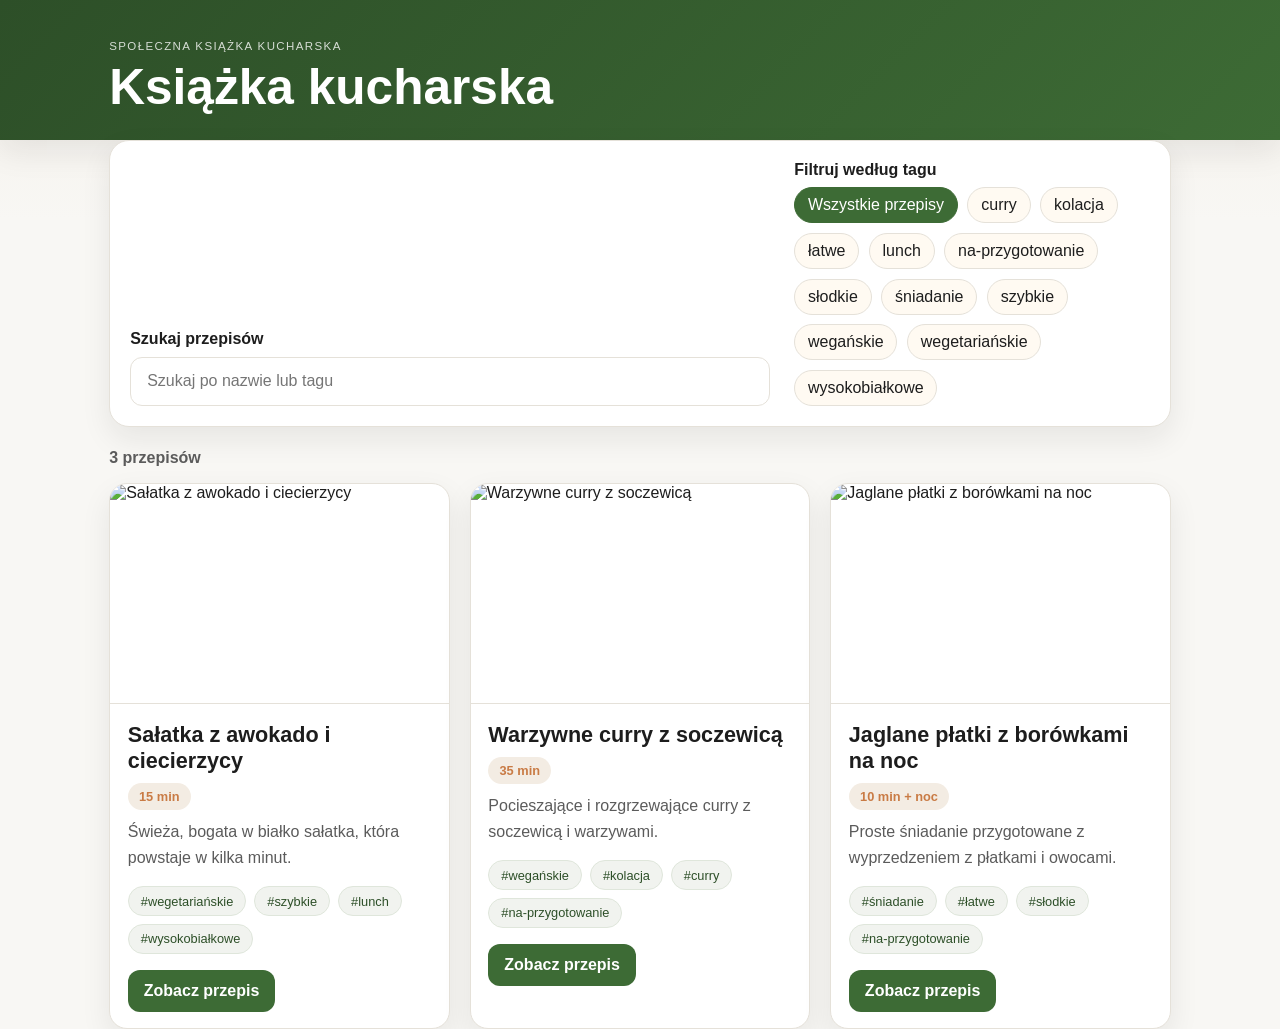
==== index.html @ b12c72b1 "Initial cookbook app" ====
<!DOCTYPE html>
<html lang="en">
  <head>
    <meta charset="UTF-8" />
    <meta name="viewport" content="width=device-width, initial-scale=1.0" />
    <title>Książka kucharska</title>
    <meta
      name="description"
      content="Prosta książka kucharska na GitHub Pages z wyszukiwaniem przepisów i filtrami tagów."
    />
    <link rel="stylesheet" href="styles.css" />
  </head>
  <body>
    <header class="topbar">
      <div class="container">
        <p class="eyebrow">Społeczna książka kucharska</p>
        <h1>Książka kucharska</h1>
      </div>
    </header>

    <main class="container">
      <section class="toolbar" aria-label="Wyszukiwanie i filtry przepisów">
        <div class="field-group">
          <label for="searchInput">Szukaj przepisów</label>
          <input
            id="searchInput"
            type="search"
            placeholder="Szukaj po nazwie lub tagu"
            autocomplete="off"
          />
        </div>

        <div class="field-group">
          <span class="filter-label">Filtruj według tagu</span>
          <div id="tagFilters" class="tag-list" aria-live="polite"></div>
        </div>
      </section>

      <section class="results-bar">
        <p id="resultsCount" aria-live="polite">0 przepisów</p>
      </section>

      <section id="recipeList" class="recipe-grid" aria-live="polite"></section>
    </main>

    <script src="app.js"></script>
  </body>
</html>
---- styles.css ----
:root {
  --bg: #f8f7f4;
  --panel: #ffffff;
  --panel-alt: #fffaf2;
  --primary: #3d6b35;
  --primary-dark: #2d4f28;
  --secondary: #c97b45;
  --text: #1d1d1d;
  --muted: #5b5b5b;
  --border: #e5e1d9;
  --shadow: 0 12px 30px rgba(29, 29, 29, 0.08);
}

* {
  box-sizing: border-box;
}

body {
  margin: 0;
  font-family: Inter, "Segoe UI", sans-serif;
  background: linear-gradient(180deg, #f4efe8 0%, var(--bg) 220px);
  color: var(--text);
}

img {
  max-width: 100%;
  display: block;
}

button,
input {
  font: inherit;
}

.container {
  max-width: 1100px;
  margin: 0 auto;
  padding: 0 1.2rem;
}

.topbar {
  background: linear-gradient(135deg, var(--primary-dark), var(--primary));
  color: #fff;
  padding: 2.5rem 0 1.5rem;
  box-shadow: var(--shadow);
}

.eyebrow {
  margin: 0 0 0.35rem;
  letter-spacing: 0.12em;
  text-transform: uppercase;
  font-size: 0.72rem;
  opacity: 0.8;
}

h1 {
  margin: 0;
  font-size: clamp(2rem, 4vw, 3.1rem);
}

main {
  padding: 2rem 0 3rem;
}

.toolbar {
  background: var(--panel);
  border: 1px solid var(--border);
  border-radius: 20px;
  padding: 1.25rem;
  box-shadow: var(--shadow);
  display: grid;
  gap: 1.5rem;
}

.field-group {
  display: grid;
  gap: 0.55rem;
}

label,
.filter-label {
  font-weight: 700;
}

input[type="search"] {
  width: 100%;
  border: 1px solid var(--border);
  border-radius: 12px;
  padding: 0.9rem 1rem;
  background: #fff;
  transition: border-color 0.2s ease, box-shadow 0.2s ease;
}

input[type="search"]:focus {
  outline: none;
  border-color: var(--primary);
  box-shadow: 0 0 0 4px rgba(61, 107, 53, 0.12);
}

.tag-list {
  display: flex;
  flex-wrap: wrap;
  gap: 0.6rem;
}

.tag-filter {
  border: 1px solid var(--border);
  background: var(--panel-alt);
  border-radius: 999px;
  padding: 0.5rem 0.8rem;
  cursor: pointer;
  transition: all 0.2s ease;
  color: var(--text);
}

.tag-filter:hover,
.tag-filter:focus-visible {
  border-color: var(--primary);
}

.tag-filter.is-active {
  background: var(--primary);
  color: #fff;
  border-color: var(--primary);
}

.tag {
  background: #f1f3ef;
  color: var(--primary-dark);
  border: 1px solid #dfe6db;
  border-radius: 999px;
  padding: 0.4rem 0.75rem;
  cursor: pointer;
}

.tag:hover,
.tag:focus-visible {
  border-color: var(--primary);
}

.tag.is-selected {
  background: var(--primary);
  border-color: var(--primary);
  color: #fff;
}

.results-bar {
  margin: 1.4rem 0 1rem;
  color: var(--muted);
  font-weight: 600;
}

.recipe-grid {
  display: grid;
  grid-template-columns: repeat(auto-fit, minmax(260px, 1fr));
  gap: 1.25rem;
}

.recipe-card {
  background: var(--panel);
  border: 1px solid var(--border);
  border-radius: 18px;
  box-shadow: var(--shadow);
  overflow: hidden;
}

.recipe-card__header {
  padding: 1.1rem 1.1rem 0.6rem;
}

.recipe-card__header h3 {
  margin: 0;
  font-size: 1.35rem;
}

.recipe-card__image {
  width: 100%;
  height: 220px;
  object-fit: cover;
  display: block;
  border-bottom: 1px solid var(--border);
}

.recipe-card__meta {
  display: inline-flex;
  margin-top: 0.6rem;
  background: #f3ece3;
  color: var(--secondary);
  border-radius: 999px;
  padding: 0.35rem 0.7rem;
  font-size: 0.8rem;
  font-weight: 700;
}

.recipe-link {
  display: inline-block;
  margin: 0 1.1rem 1rem;
  background: var(--primary);
  color: #fff;
  text-decoration: none;
  border-radius: 12px;
  padding: 0.75rem 1rem;
  font-weight: 700;
  transition: background 0.2s ease, transform 0.2s ease;
}

.recipe-link:hover,
.recipe-link:focus-visible {
  background: var(--primary-dark);
  transform: translateY(-1px);
}

.recipe-card__description {
  margin: 0;
  padding: 0 1.1rem 1rem;
  color: var(--muted);
  line-height: 1.6;
}

.recipe-card__tags {
  display: flex;
  flex-wrap: wrap;
  gap: 0.5rem;
  padding: 0 1.1rem 1rem;
}

.recipe-card__tags button {
  font-size: 0.8rem;
}

.recipe-card__details {
  border-top: 1px solid var(--border);
  padding: 0 1.1rem 1.1rem;
}

.recipe-card__details summary {
  list-style: none;
  cursor: pointer;
  padding: 1rem 0 0;
  font-weight: 700;
  color: var(--primary-dark);
}

.recipe-card__details summary::-webkit-details-marker {
  display: none;
}

.recipe-card__details[open] summary {
  color: var(--primary);
}

.recipe-card__content {
  padding-top: 1rem;
}

.recipe-card__content h4 {
  margin: 0 0 0.5rem;
  font-size: 1rem;
}

.recipe-card__content ul,
.recipe-card__content ol {
  margin: 0 0 1rem;
  padding-left: 1.25rem;
  color: var(--muted);
  line-height: 1.6;
}

.empty-state {
  grid-column: 1 / -1;
  background: var(--panel);
  border: 1px dashed var(--border);
  border-radius: 18px;
  padding: 2rem;
  text-align: center;
  color: var(--muted);
}

.back-link {
  display: inline-block;
  margin: 1.5rem 0 1rem;
  color: var(--primary-dark);
  font-weight: 700;
  text-decoration: none;
}

.recipe-detail {
  background: var(--panel);
  border: 1px solid var(--border);
  border-radius: 20px;
  box-shadow: var(--shadow);
  padding: 1.5rem;
}

.recipe-detail__gallery {
  display: grid;
  grid-template-columns: repeat(auto-fit, minmax(180px, 1fr));
  gap: 0.85rem;
  margin: 1rem 0 1.25rem;
}

.recipe-detail__gallery img {
  width: 100%;
  height: 220px;
  object-fit: cover;
  border-radius: 16px;
  border: 1px solid var(--border);
}

.recipe-detail h1 {
  margin: 0.25rem 0 0.75rem;
}

.recipe-detail__description {
  color: var(--muted);
  font-size: 1.05rem;
  line-height: 1.7;
  margin-bottom: 1.2rem;
}

.recipe-detail__section {
  margin-top: 1.4rem;
}

.recipe-detail__section h2 {
  margin-bottom: 0.75rem;
  font-size: 1.1rem;
}

@media (min-width: 720px) {
  .toolbar {
    grid-template-columns: 1.8fr 1fr;
    align-items: end;
  }
}
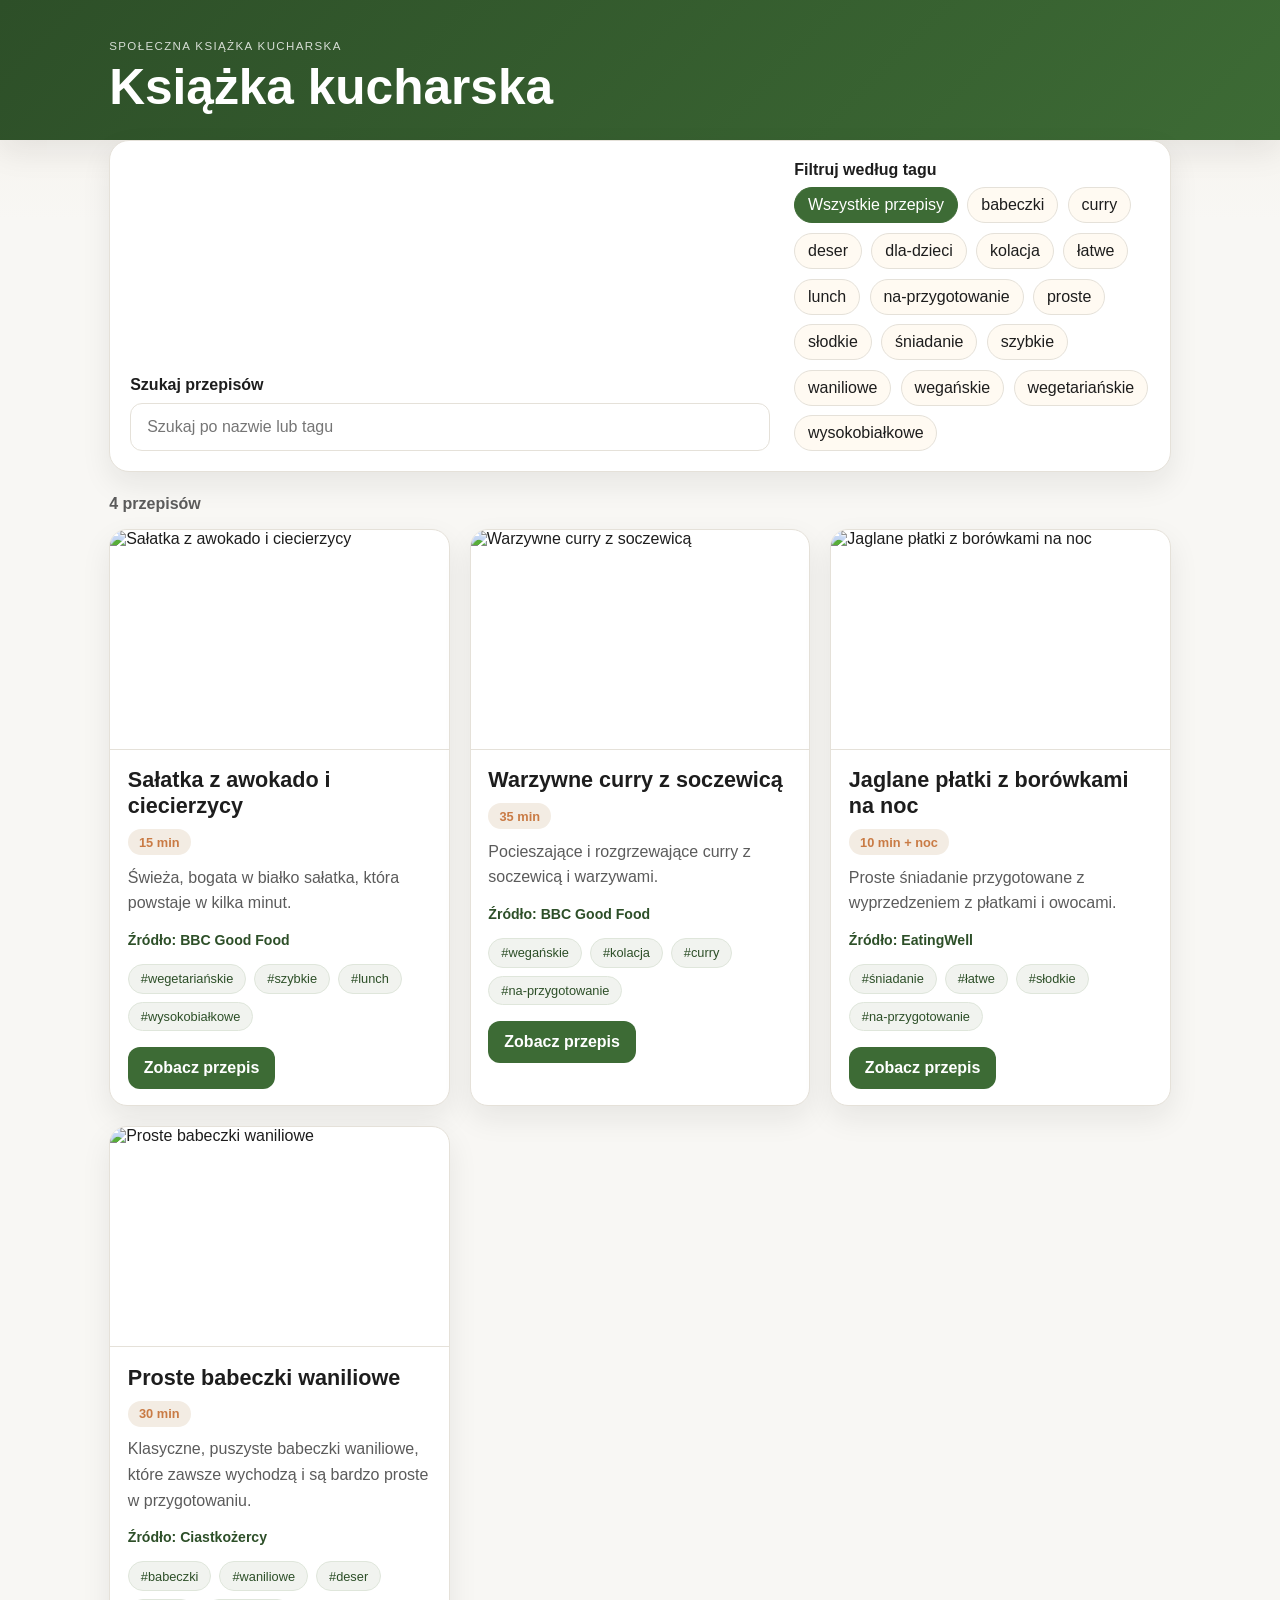
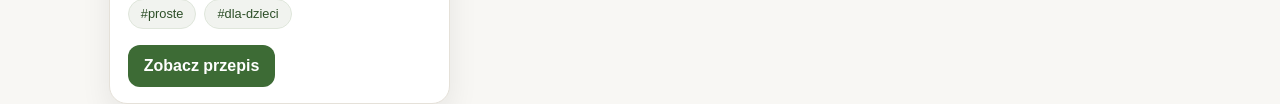
==== commit eca35713: "Show recipe source attribution" ====
--- a/index.html
+++ b/index.html
@@ -8,7 +8,7 @@
       name="description"
       content="Prosta książka kucharska na GitHub Pages z wyszukiwaniem przepisów i filtrami tagów."
     />
-    <link rel="stylesheet" href="styles.css" />
+    <link rel="stylesheet" href="styles.css?v=3" />
   </head>
   <body>
     <header class="topbar">
@@ -43,6 +43,6 @@
       <section id="recipeList" class="recipe-grid" aria-live="polite"></section>
     </main>
 
-    <script src="app.js"></script>
+    <script src="app.js?v=3"></script>
   </body>
 </html>
--- a/styles.css
+++ b/styles.css
@@ -217,6 +217,21 @@
   line-height: 1.6;
 }
 
+.recipe-card__source {
+  display: block;
+  margin: 0 1.1rem 1rem;
+  color: var(--primary-dark);
+  font-size: 0.88rem;
+  font-weight: 700;
+  text-decoration: none;
+}
+
+.recipe-card__source:hover,
+.recipe-card__source:focus-visible {
+  color: var(--secondary);
+  text-decoration: underline;
+}
+
 .recipe-card__tags {
   display: flex;
   flex-wrap: wrap;
@@ -318,6 +333,34 @@
   margin-bottom: 1.2rem;
 }
 
+.recipe-detail__source {
+  margin: 0 0 1.2rem;
+}
+
+#recipeSource,
+.recipe-detail__source a {
+  display: inline-flex;
+  align-items: center;
+  gap: 0.4rem;
+  background: #f4efe8;
+  color: var(--primary-dark);
+  text-decoration: none;
+  border: 1px solid #e2d9ca;
+  border-radius: 999px;
+  padding: 0.55rem 0.9rem;
+  font-weight: 700;
+  transition: background 0.2s ease, transform 0.2s ease, border-color 0.2s ease;
+}
+
+#recipeSource:hover,
+#recipeSource:focus-visible,
+.recipe-detail__source a:hover,
+.recipe-detail__source a:focus-visible {
+  background: #efe4d6;
+  border-color: var(--secondary);
+  transform: translateY(-1px);
+}
+
 .recipe-detail__section {
   margin-top: 1.4rem;
 }
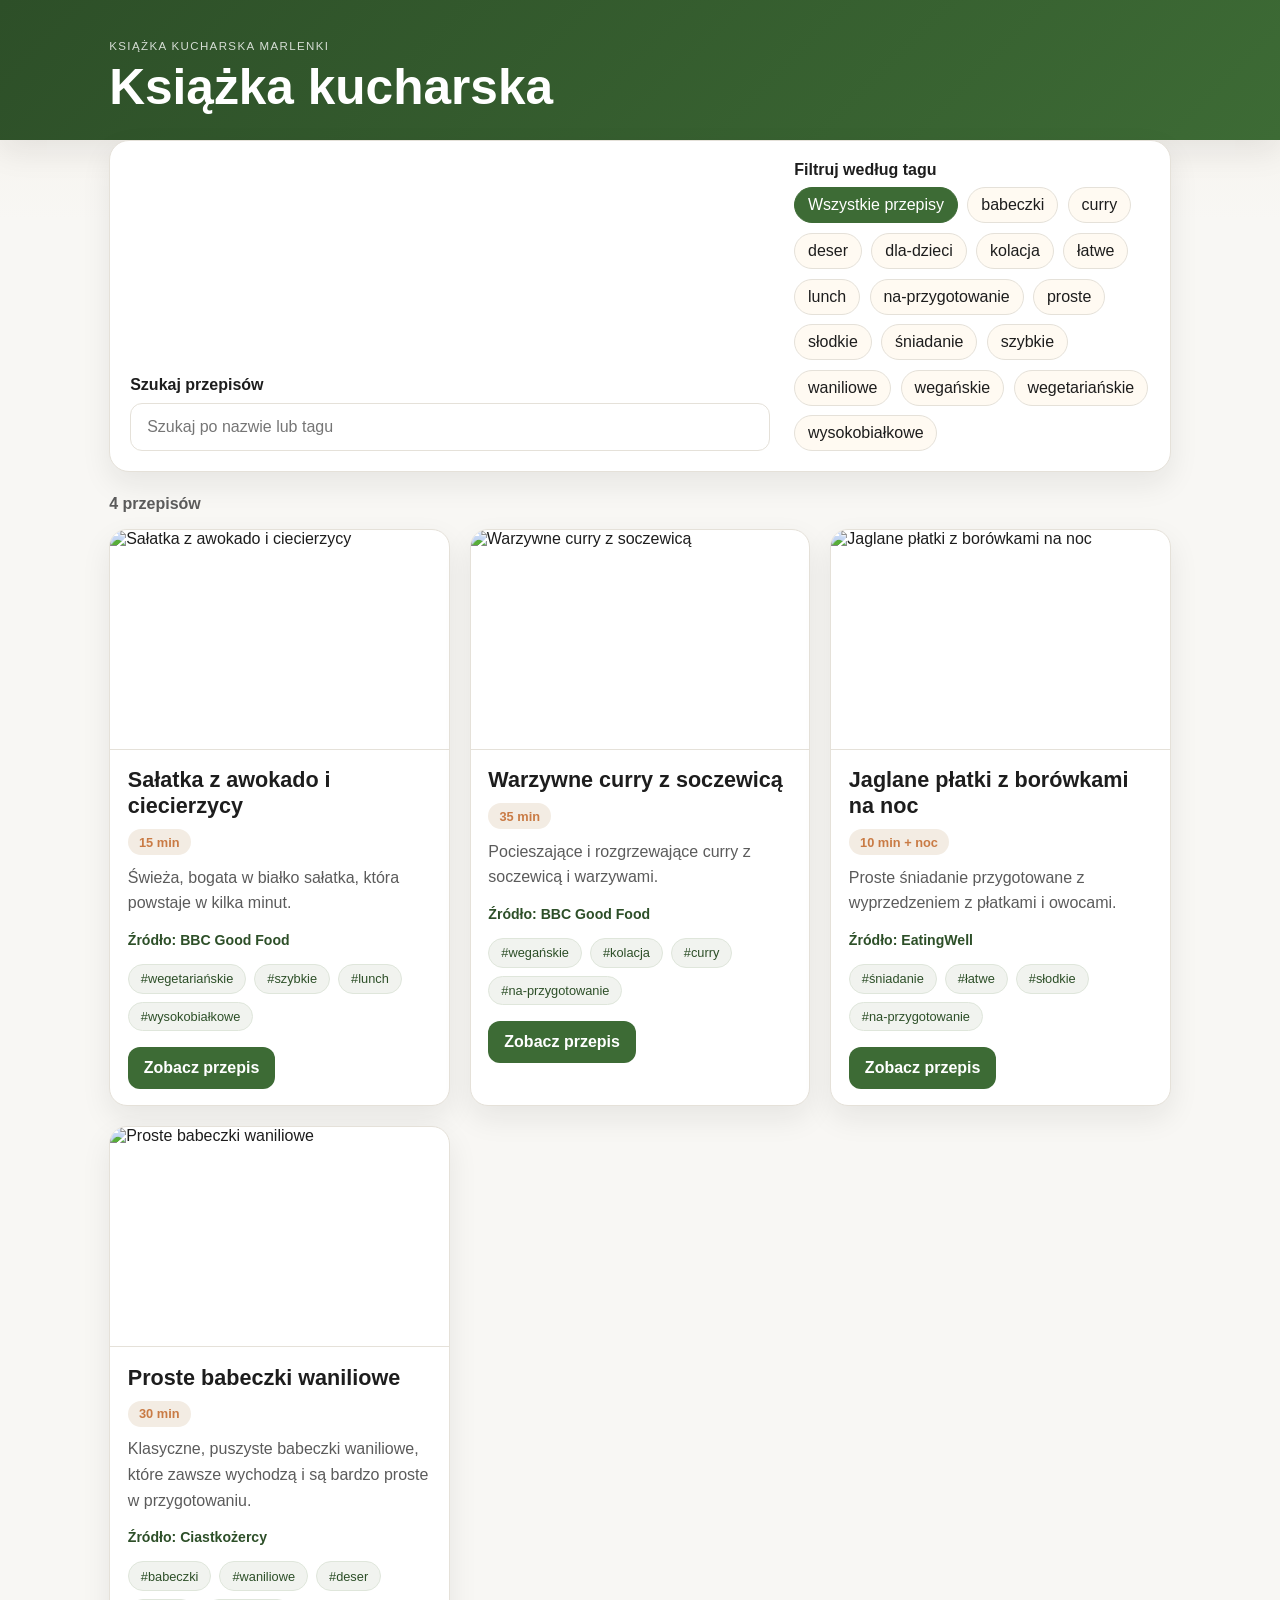
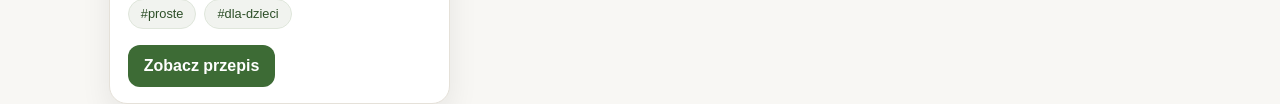
==== commit 4466cf22: "Rename cookbook heading" ====
--- a/index.html
+++ b/index.html
@@ -13,7 +13,7 @@
   <body>
     <header class="topbar">
       <div class="container">
-        <p class="eyebrow">Społeczna książka kucharska</p>
+        <p class="eyebrow">Książka kucharska Marlenki</p>
         <h1>Książka kucharska</h1>
       </div>
     </header>
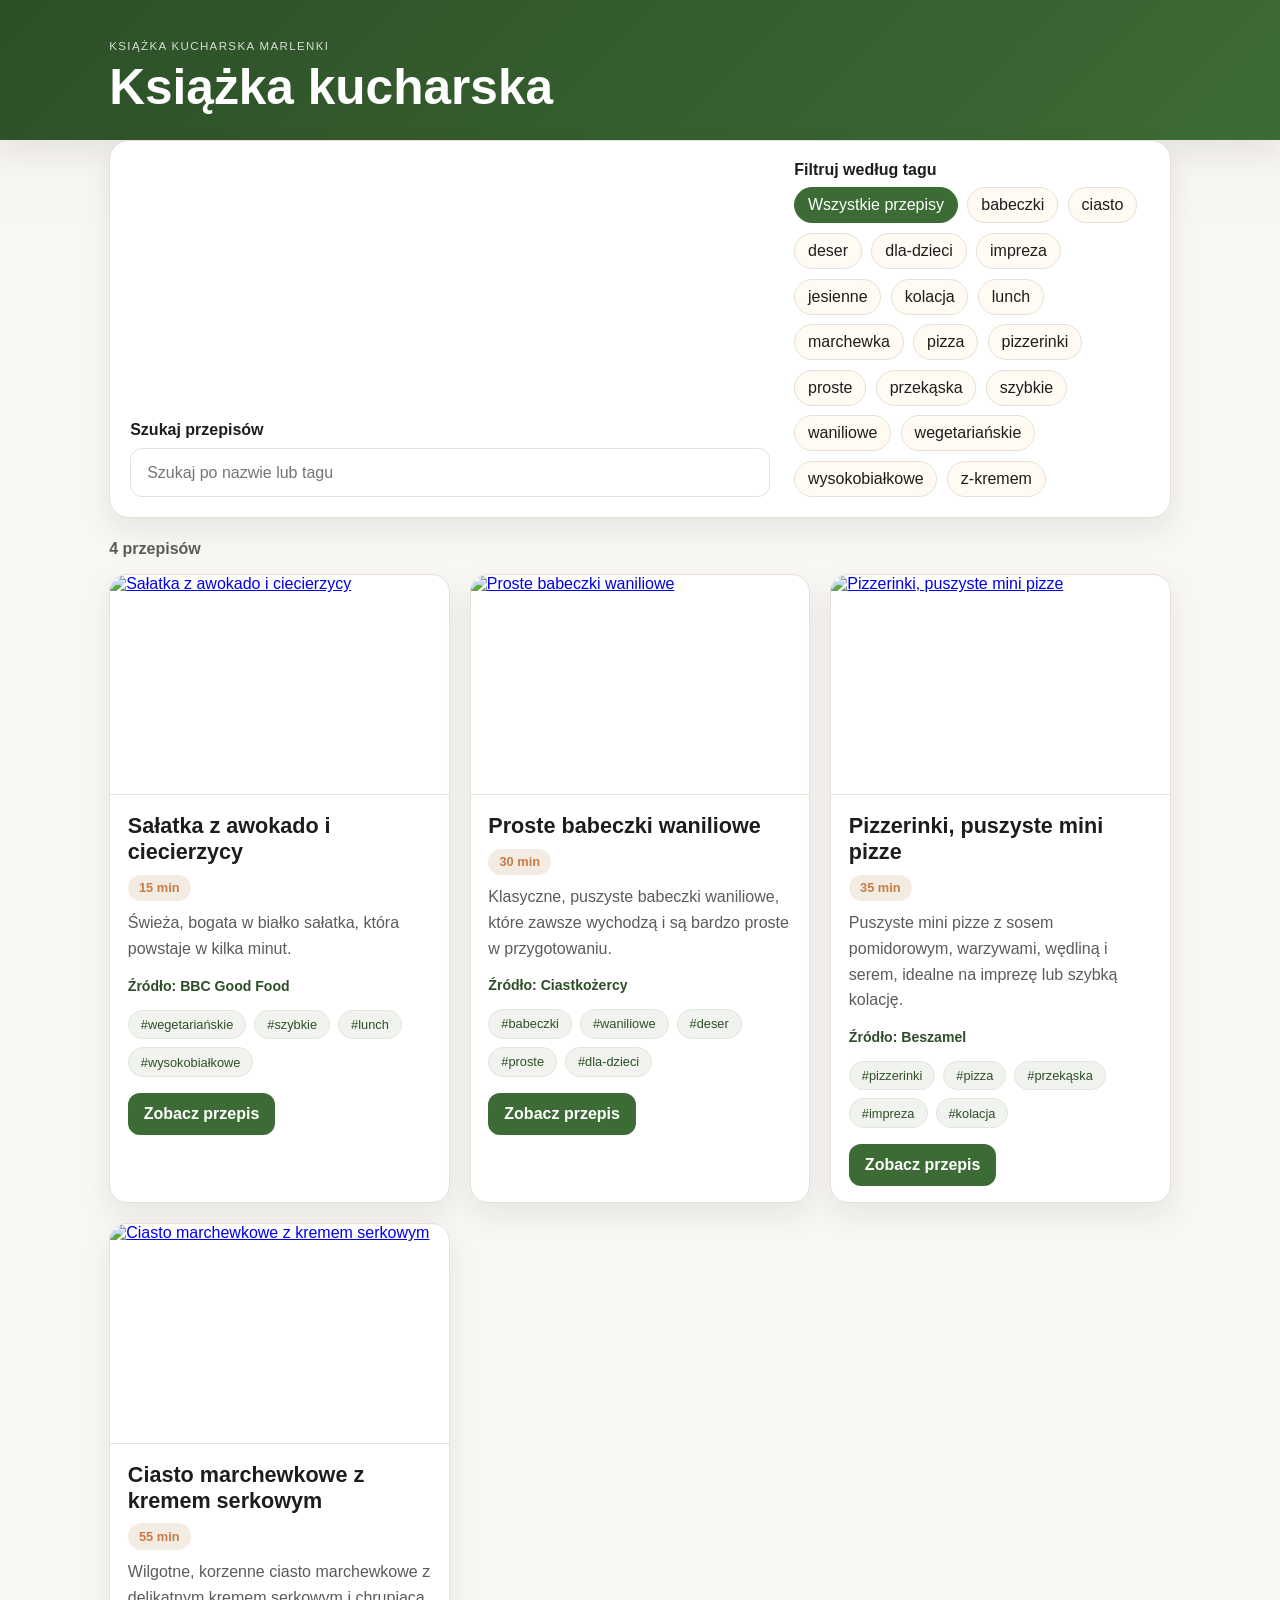
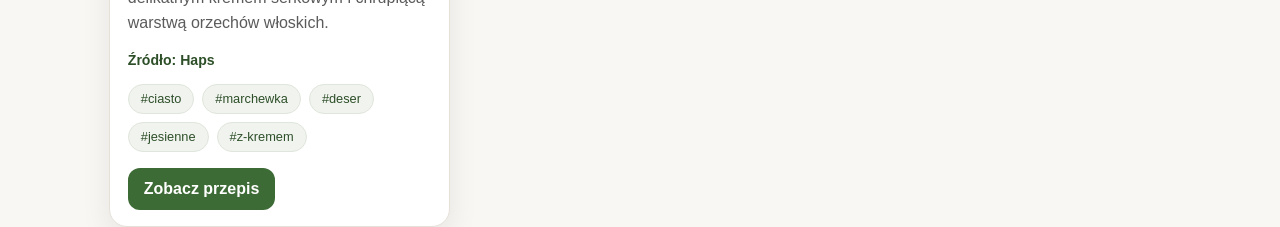
==== commit 3046712a: "Make recipe card images clickable" ====
--- a/index.html
+++ b/index.html
@@ -43,6 +43,6 @@
       <section id="recipeList" class="recipe-grid" aria-live="polite"></section>
     </main>
 
-    <script src="app.js?v=3"></script>
+    <script src="app.js?v=4"></script>
   </body>
 </html>
--- a/styles.css
+++ b/styles.css
@@ -179,6 +179,18 @@
   object-fit: cover;
   display: block;
   border-bottom: 1px solid var(--border);
+  transition: transform 0.2s ease, filter 0.2s ease;
+}
+
+.recipe-card__image-link {
+  display: block;
+  overflow: hidden;
+}
+
+.recipe-card__image-link:hover .recipe-card__image,
+.recipe-card__image-link:focus-visible .recipe-card__image {
+  transform: scale(1.02);
+  filter: brightness(0.95);
 }
 
 .recipe-card__meta {
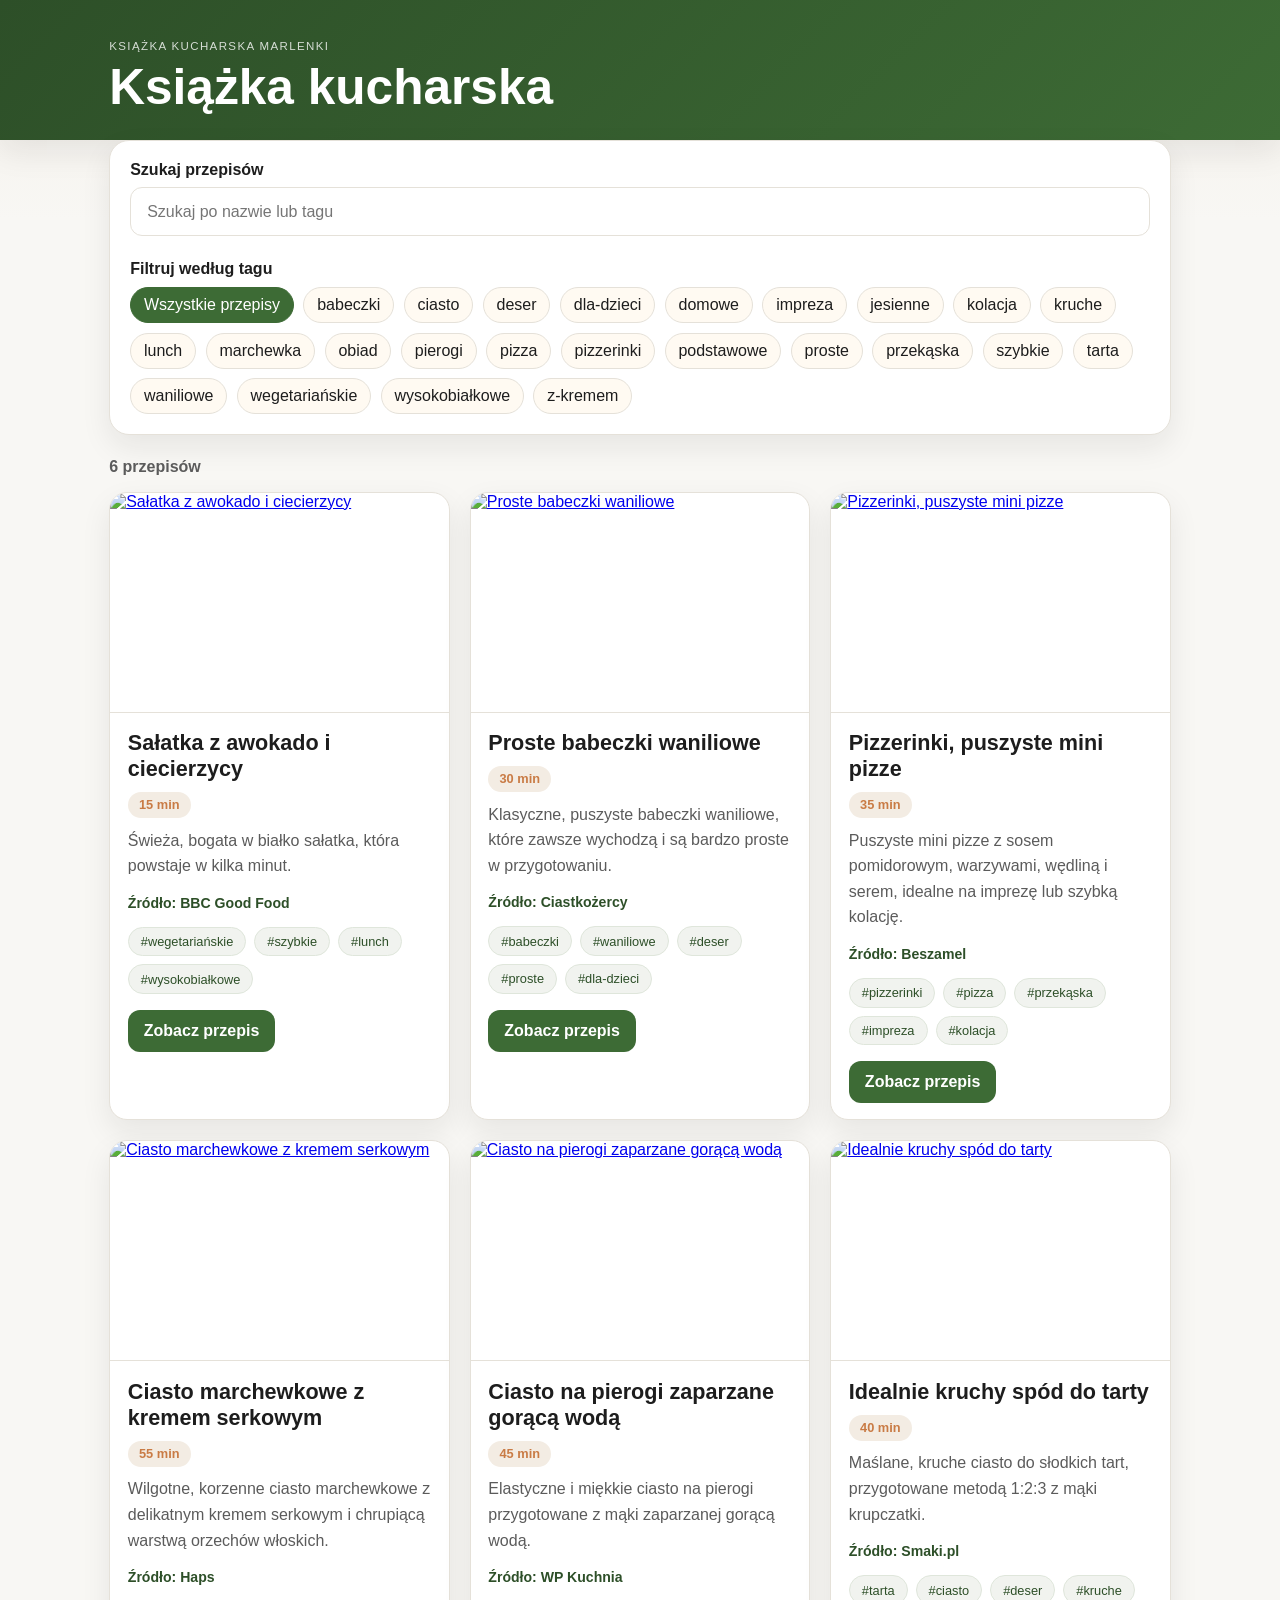
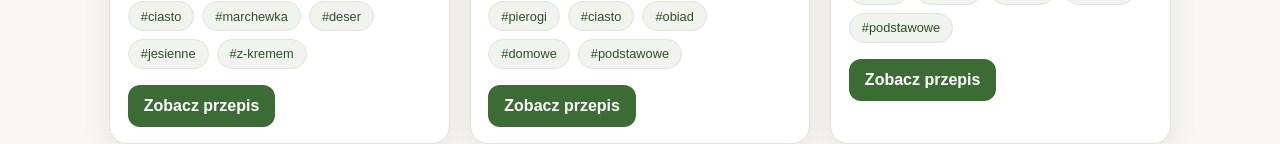
==== commit 5c49fdf7: "Stack recipe tags below search" ====
--- a/index.html
+++ b/index.html
@@ -8,7 +8,7 @@
       name="description"
       content="Prosta książka kucharska na GitHub Pages z wyszukiwaniem przepisów i filtrami tagów."
     />
-    <link rel="stylesheet" href="styles.css?v=3" />
+    <link rel="stylesheet" href="styles.css?v=4" />
   </head>
   <body>
     <header class="topbar">
--- a/styles.css
+++ b/styles.css
@@ -382,9 +382,3 @@
   font-size: 1.1rem;
 }
 
-@media (min-width: 720px) {
-  .toolbar {
-    grid-template-columns: 1.8fr 1fr;
-    align-items: end;
-  }
-}
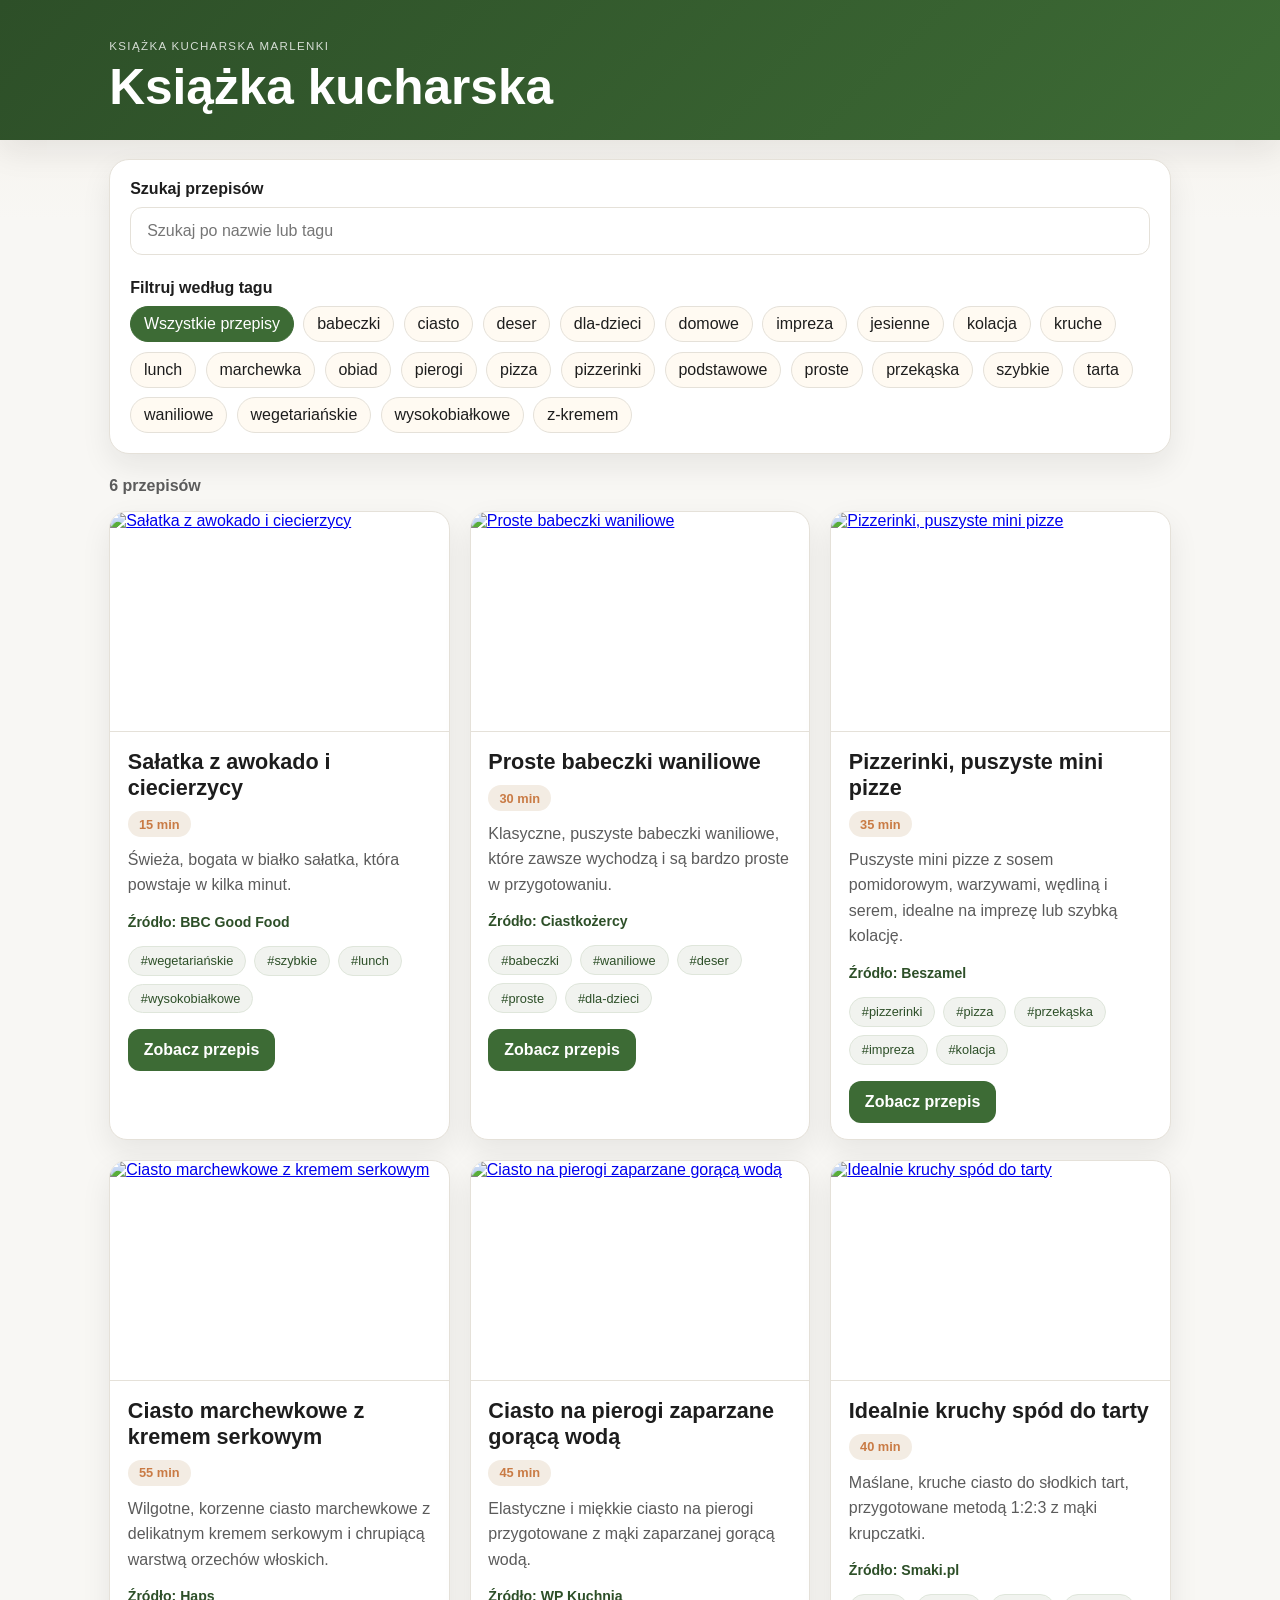
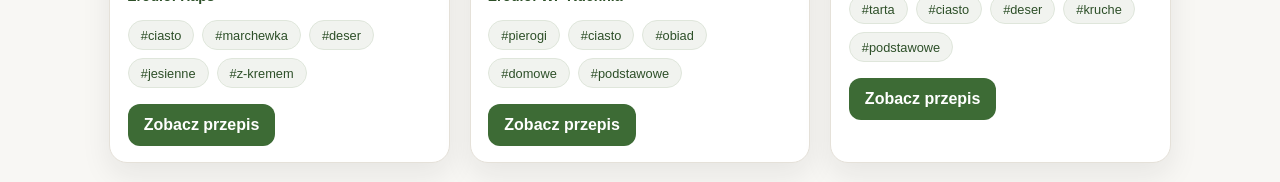
==== commit 23335bb7: "Add vertical margin to main content" ====
--- a/index.html
+++ b/index.html
@@ -8,7 +8,7 @@
       name="description"
       content="Prosta książka kucharska na GitHub Pages z wyszukiwaniem przepisów i filtrami tagów."
     />
-    <link rel="stylesheet" href="styles.css?v=4" />
+    <link rel="stylesheet" href="styles.css?v=5" />
   </head>
   <body>
     <header class="topbar">
--- a/styles.css
+++ b/styles.css
@@ -62,6 +62,10 @@
   padding: 2rem 0 3rem;
 }
 
+main.container {
+  margin: 1.2rem auto;
+}
+
 .toolbar {
   background: var(--panel);
   border: 1px solid var(--border);
